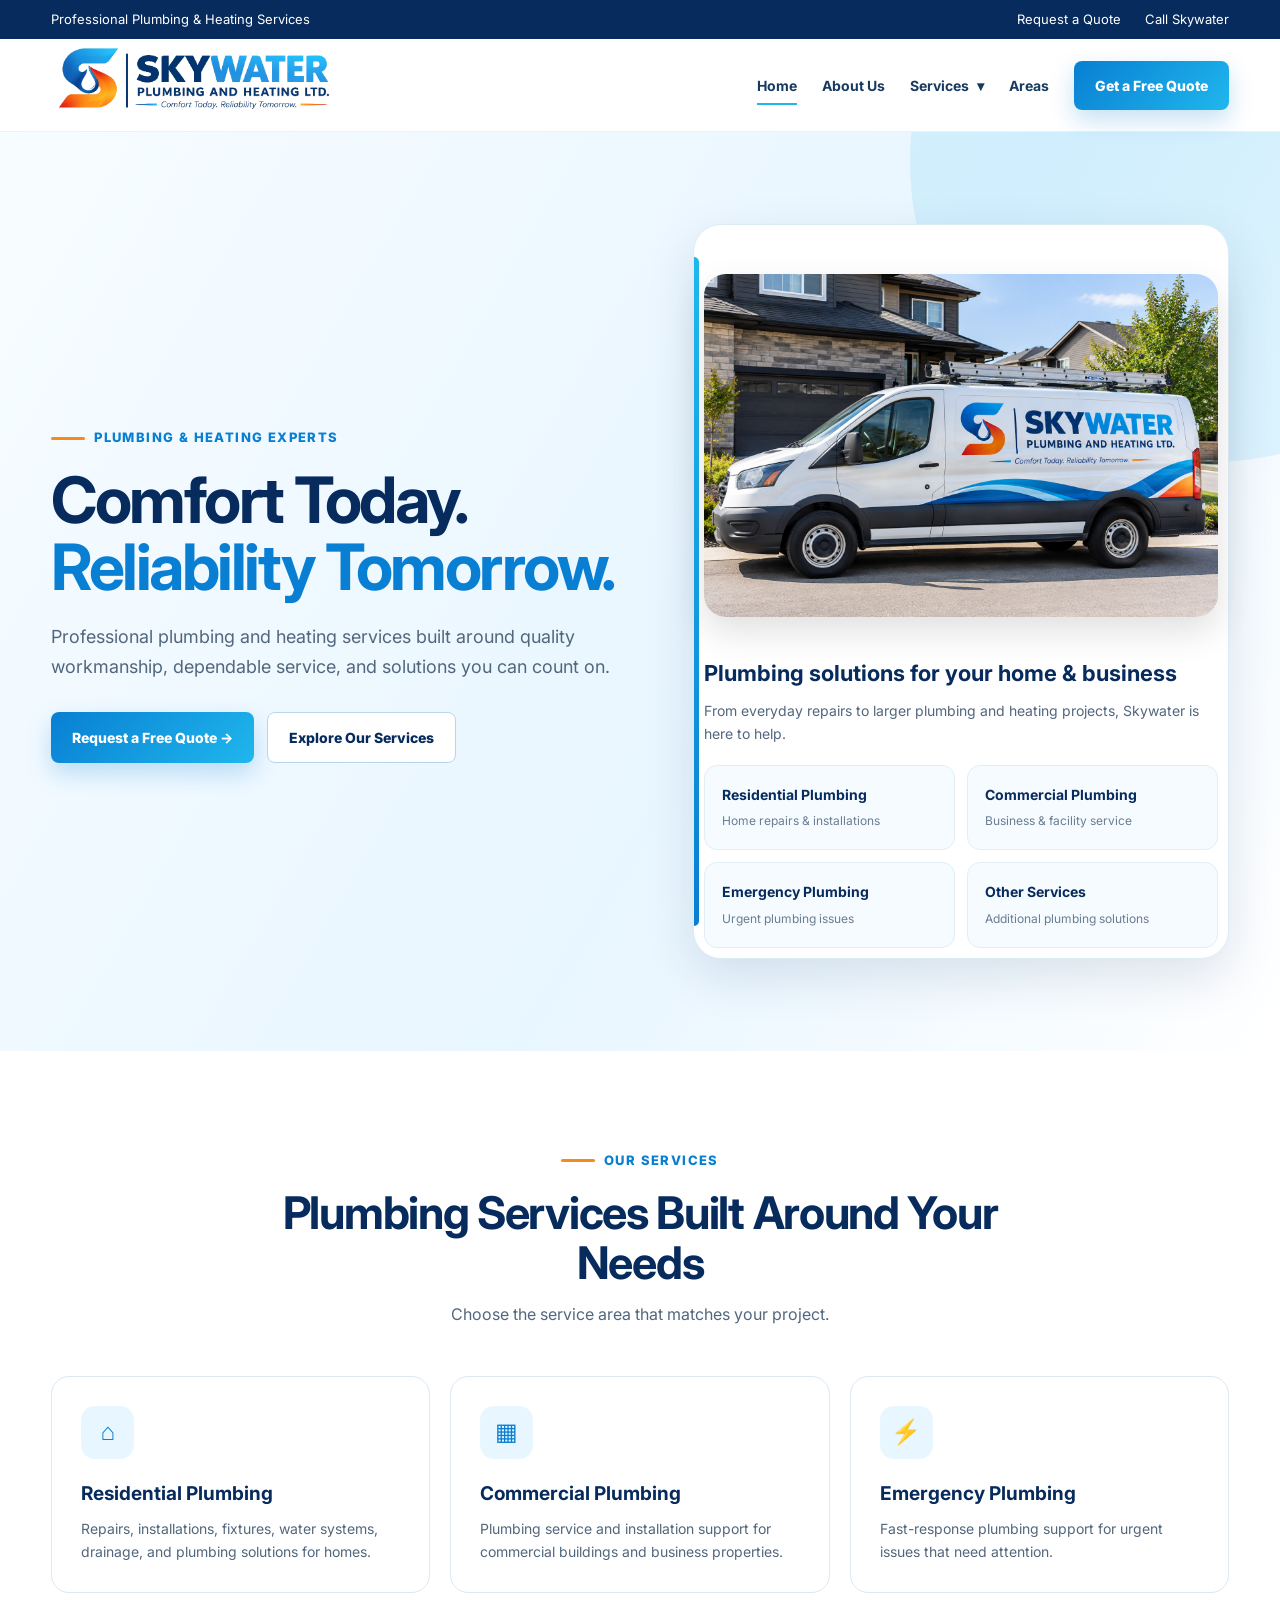
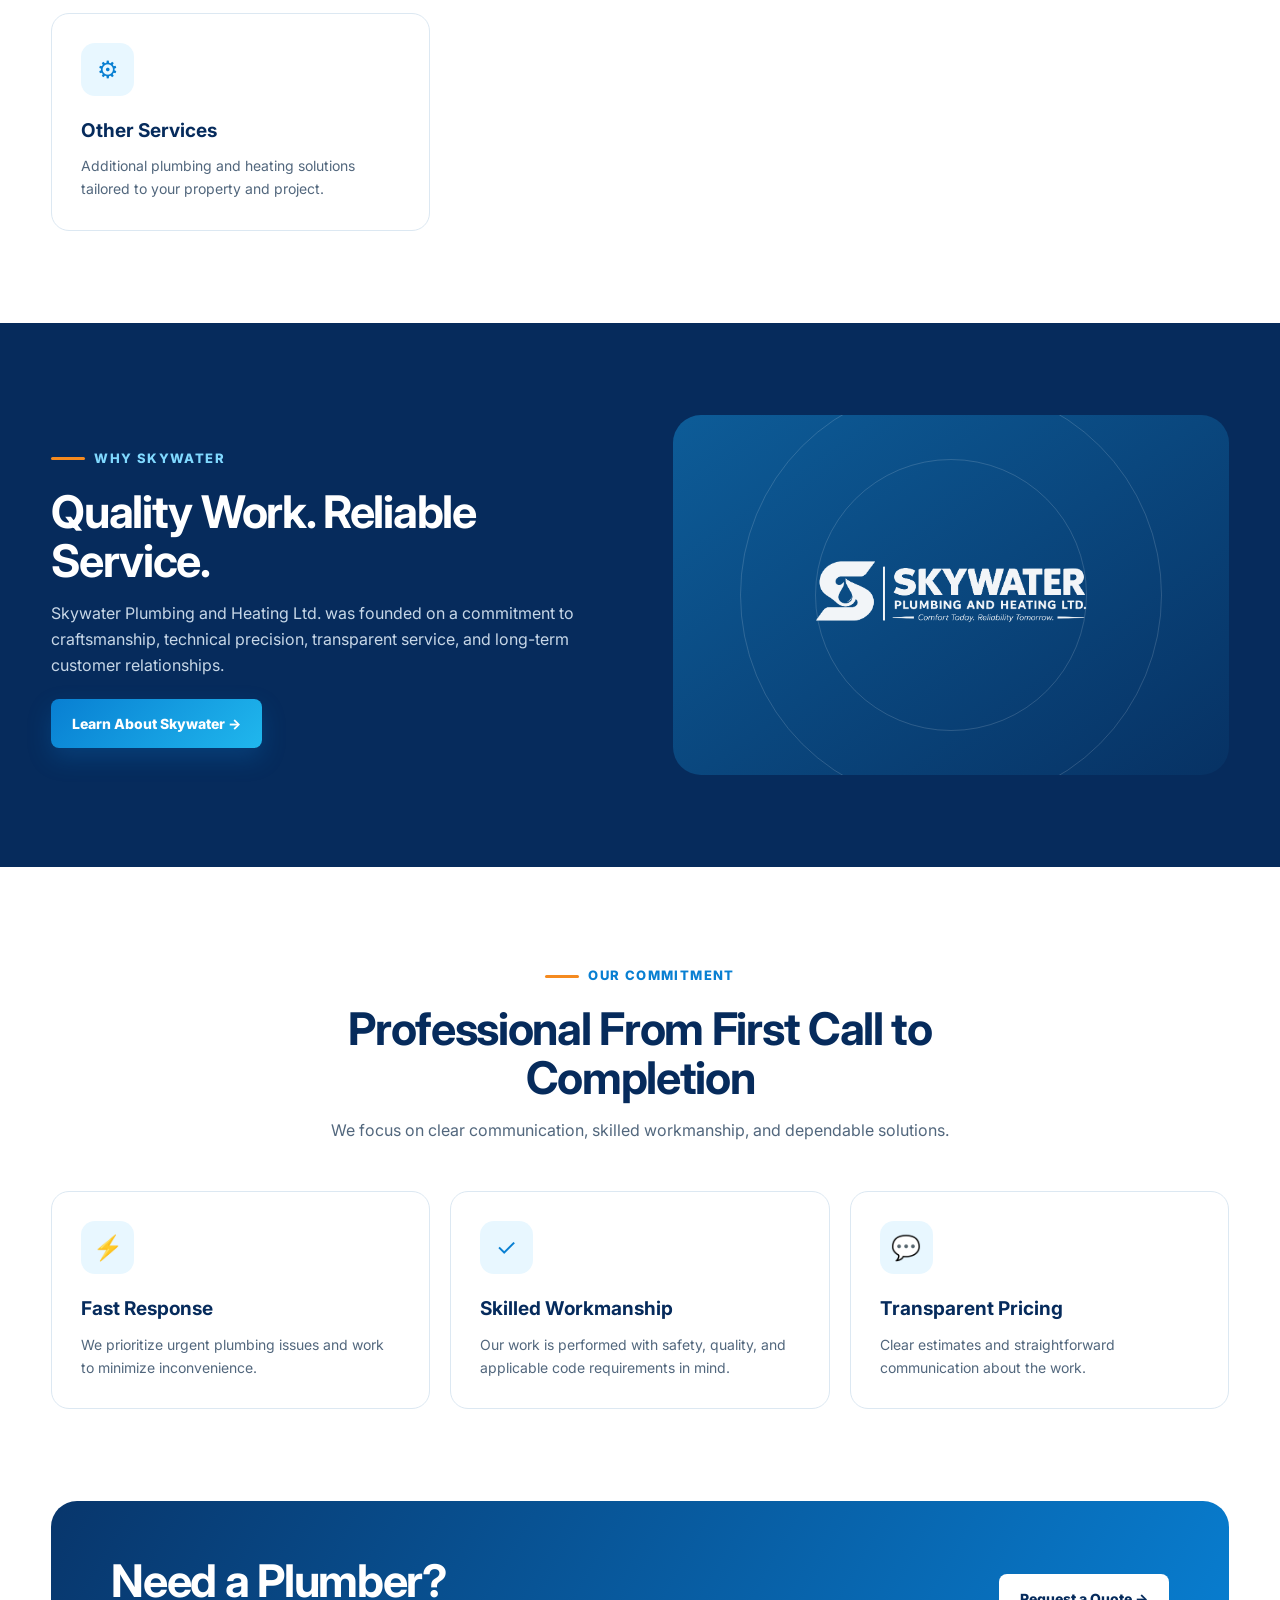
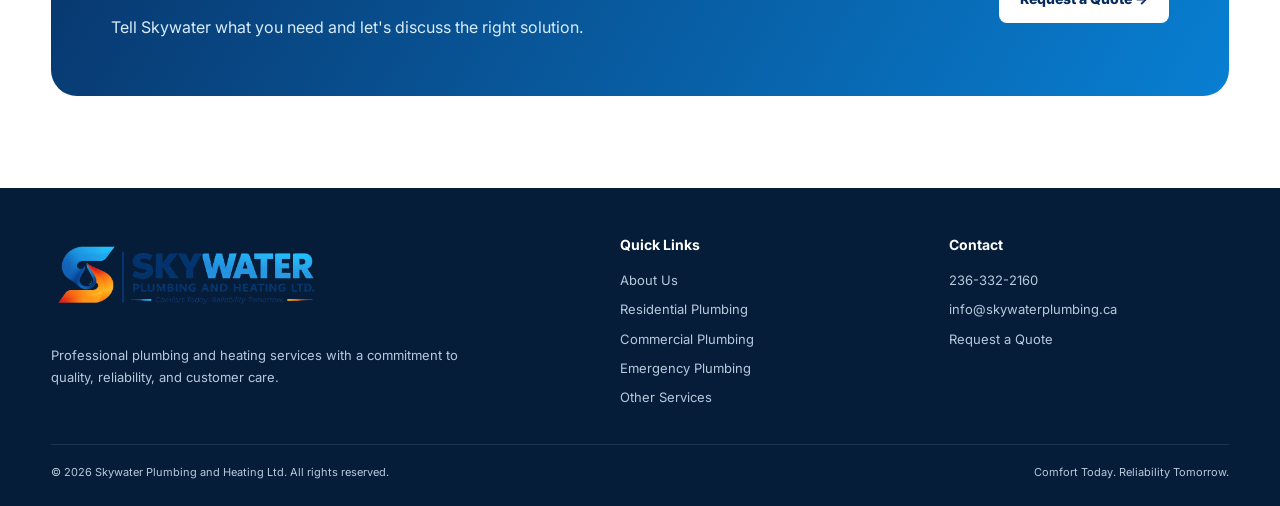
==== index.html @ 7726144b "Add files via upload" ====
<!DOCTYPE html>
<html lang="en">

<head>
<meta charset="UTF-8">
<meta name="viewport" content="width=device-width, initial-scale=1.0">

<meta name="description"
content="Skywater Plumbing and Heating Ltd. — Comfort Today. Reliability Tomorrow.">

<title>Home | Skywater Plumbing and Heating Ltd.</title>

<link rel="preconnect" href="https://fonts.googleapis.com">
<link rel="preconnect" href="https://fonts.gstatic.com" crossorigin>

<link href="https://fonts.googleapis.com/css2?family=Inter:wght@400;500;600;700;800&display=swap"
rel="stylesheet">

<link rel="stylesheet" href="styles.css">


<!-- SERVICES DROPDOWN CSS -->
<style>

.hero-image { width: 100%;
			min-height: 420px; 
			display: flex; 
			align-items: center; 
			justify-content: center; }
			
			
.hero-image img { width: 100%; 
				height: auto;
				 object-fit: contain;
				display: block; 
				border-radius: 22px; 
				box-shadow: 0 15px 35px rgba(0, 0, 0, 0.12); }

/* =====================================
   SERVICES DROPDOWN
===================================== */

.services-dropdown {
    position: relative;
    display: inline-block;
}


/* Services button */

.services-dropdown-btn {
    border: none;
    background: transparent;
    color: inherit;

    font-family: inherit;
    font-size: inherit;
    font-weight: inherit;

    cursor: pointer;

    padding: 0;
}


/* Arrow */

.services-arrow {
    display: inline-block;

    margin-left: 5px;

    transition: transform 0.2s ease;
}


/* Rotate arrow when dropdown is open */

.services-dropdown.open .services-arrow {
    transform: rotate(180deg);
}


/* Dropdown box */

.services-dropdown-menu {

    display: none;

    position: absolute;

    top: calc(100% + 15px);
    left: 0;

    min-width: 230px;

    background: #ffffff;

    border-radius: 8px;

    box-shadow:
        0 12px 30px rgba(0, 0, 0, 0.15);

    overflow: hidden;

    z-index: 9999;
}


/* Show dropdown */

.services-dropdown-menu.show {
    display: block;
}


/* Dropdown links */

.services-dropdown-menu a {

    display: block;

    padding: 14px 18px;

    color: #222222;

    background: #ffffff;

    text-decoration: none;

    font-size: 15px;

    font-weight: 500;

    transition: all 0.2s ease;
}


/* Hover */

.services-dropdown-menu a:hover {

    background: #f1f7fa;

    color: #0077b6;
}


/* =====================================
   MOBILE
===================================== */

@media (max-width: 900px) {

    .services-dropdown {
        width: 100%;
    }


    .services-dropdown-btn {

        width: 100%;

        text-align: left;

        padding: 12px 0;
    }


    .services-dropdown-menu {

        position: static;

        width: 100%;

        margin-top: 5px;

        box-shadow: none;

        border: 1px solid #eeeeee;

        border-radius: 6px;
    }


    .services-dropdown-menu a {

        padding: 12px 15px;
    }

}
/* ===================================== MOBILE VAN PHOTO ===================================== */ @media (max-width: 768px) { .hero-image { min-height: auto; margin-top: 25px; } .hero-image img { height: 300px; } }

</style>

</head>


<body>


<!-- =====================================
     TOP BAR
===================================== -->

<div class="topbar">

    <div class="container">

        <span>
            Professional Plumbing & Heating Services
        </span>


        <div class="topbar-right">

            <a href="contact.html">
                Request a Quote
            </a>

            <a href="tel:2363322160">
                Call Skywater
            </a>

        </div>

    </div>

</div>



<!-- =====================================
     HEADER
===================================== -->

<header>

    <div class="container nav">


        <!-- LOGO -->

        <a href="index.html">

            <img
                class="logo"
                src="skywater-logo.png"
                alt="Skywater Plumbing and Heating Ltd.">

        </a>



        <!-- NAVIGATION -->

        <nav class="navlinks">


            <a class="active" href="index.html">
                Home
            </a>


            <a href="about.html">
                About Us
            </a>



            <!-- =================================
                 SERVICES DROPDOWN
            ================================== -->

            <div class="services-dropdown">


                <button
                    type="button"
                    class="services-dropdown-btn"
                    onclick="toggleServices(event)">

                    Services

                    <span class="services-arrow">
                        ▾
                    </span>

                </button>



                <div class="services-dropdown-menu">


                    <a href="residential.html">
                        Residential Plumbing
                    </a>


                    <a href="commercial.html">
                        Commercial Plumbing
                    </a>


                    <a href="emergency.html">
                        Emergency Plumbing
                    </a>


                    <a href="other-services.html">
                        Other Services
                    </a>


                </div>

            </div>



            <a href="service-areas.html">
                Areas
            </a>



            <a
                class="btn btn-primary"
                href="contact.html">

                Get a Free Quote

            </a>


        </nav>



        <!-- MOBILE MENU -->

        <button
            class="mobile-btn"
            onclick="toggleMenu()">

            ☰

        </button>


    </div>

</header>



<!-- =====================================
     MAIN
===================================== -->

<main>


<!-- =====================================
     HERO
===================================== -->

<section class="hero">

    <div class="container hero-grid">


        <div>


            <div class="eyebrow">
                Plumbing & Heating Experts
            </div>


            <h1>

                Comfort Today.<br>

                <span>
                    Reliability Tomorrow.
                </span>

            </h1>


            <p>
                Professional plumbing and heating services built
                around quality workmanship, dependable service,
                and solutions you can count on.
            </p>



            <div class="hero-actions">


                <a
                    class="btn btn-primary"
                    href="contact.html">

                    Request a Free Quote →

                </a>


                <a
                    class="btn btn-outline"
                    href="residential.html">

                    Explore Our Services

                </a>


            </div>


        </div>



        <div class="hero-card">

<div class="hero-image">

    <img
        src="Van.png"
        alt="Skywater Plumbing and Heating Ltd. service van">

</div>



            <h3>
                Plumbing solutions for your home & business
            </h3>


            <p>
                From everyday repairs to larger plumbing and
                heating projects, Skywater is here to help.
            </p>



            <div class="service-mini">


                <div class="mini">

                    <strong>
                        Residential Plumbing
                    </strong>

                    <span>
                        Home repairs & installations
                    </span>

                </div>



                <div class="mini">

                    <strong>
                        Commercial Plumbing
                    </strong>

                    <span>
                        Business & facility service
                    </span>

                </div>



                <div class="mini">

                    <strong>
                        Emergency Plumbing
                    </strong>

                    <span>
                        Urgent plumbing issues
                    </span>

                </div>



                <div class="mini">

                    <strong>
                        Other Services
                    </strong>

                    <span>
                        Additional plumbing solutions
                    </span>

                </div>


            </div>

        </div>


    </div>

</section>



<!-- =====================================
     SERVICES
===================================== -->

<section>

    <div class="container">


        <div class="section-head">

            <div class="eyebrow">
                Our Services
            </div>


            <h2>
                Plumbing Services Built Around Your Needs
            </h2>


            <p>
                Choose the service area that matches your project.
            </p>

        </div>



        <div class="grid3">


            <a
                class="card"
                href="residential.html">

                <div class="icon">
                    ⌂
                </div>

                <h3>
                    Residential Plumbing
                </h3>

                <p>
                    Repairs, installations, fixtures, water systems,
                    drainage, and plumbing solutions for homes.
                </p>

            </a>



            <a
                class="card"
                href="commercial.html">

                <div class="icon">
                    ▦
                </div>

                <h3>
                    Commercial Plumbing
                </h3>

                <p>
                    Plumbing service and installation support for
                    commercial buildings and business properties.
                </p>

            </a>



            <a
                class="card"
                href="emergency.html">

                <div class="icon">
                    ⚡
                </div>

                <h3>
                    Emergency Plumbing
                </h3>

                <p>
                    Fast-response plumbing support for urgent issues
                    that need attention.
                </p>

            </a>



            <a
                class="card"
                href="other-services.html">

                <div class="icon">
                    ⚙
                </div>

                <h3>
                    Other Services
                </h3>

                <p>
                    Additional plumbing and heating solutions tailored
                    to your property and project.
                </p>

            </a>


        </div>

    </div>

</section>



<!-- =====================================
     ABOUT BAND
===================================== -->

<section class="about-band">

    <div class="container about-grid">


        <div>


            <div class="eyebrow">
                Why Skywater
            </div>


            <h2>
                Quality Work. Reliable Service.
            </h2>


            <p>
                Skywater Plumbing and Heating Ltd. was founded
                on a commitment to craftsmanship, technical
                precision, transparent service, and long-term
                customer relationships.
            </p>


            <a
                class="btn btn-primary"
                href="about.html">

                Learn About Skywater →

            </a>


        </div>



        <div class="about-art">

            <img
                class="about-logo"
                src="skywater-logo.png"
                alt="Skywater logo">

        </div>


    </div>

</section>



<!-- =====================================
     COMMITMENT
===================================== -->

<section>

    <div class="container">


        <div class="section-head">


            <div class="eyebrow">
                Our Commitment
            </div>


            <h2>
                Professional From First Call to Completion
            </h2>


            <p>
                We focus on clear communication, skilled workmanship,
                and dependable solutions.
            </p>


        </div>



        <div class="grid3">


            <div class="card">

                <div class="icon">
                    ⚡
                </div>

                <h3>
                    Fast Response
                </h3>

                <p>
                    We prioritize urgent plumbing issues and work
                    to minimize inconvenience.
                </p>

            </div>



            <div class="card">

                <div class="icon">
                    ✓
                </div>

                <h3>
                    Skilled Workmanship
                </h3>

                <p>
                    Our work is performed with safety, quality,
                    and applicable code requirements in mind.
                </p>

            </div>



            <div class="card">

                <div class="icon">
                    💬
                </div>

                <h3>
                    Transparent Pricing
                </h3>

                <p>
                    Clear estimates and straightforward communication
                    about the work.
                </p>

            </div>


        </div>

    </div>

</section>



<!-- =====================================
     CTA
===================================== -->

<section class="cta">

    <div class="container">


        <div class="cta-box">


            <div>

                <h2>
                    Need a Plumber?
                </h2>

                <p>
                    Tell Skywater what you need and let's discuss
                    the right solution.
                </p>

            </div>


            <a
                class="btn"
                href="contact.html">

                Request a Quote →

            </a>


        </div>

    </div>

</section>


</main>



<!-- =====================================
     FOOTER
===================================== -->

<footer>

    <div class="container">


        <div class="footer-grid">


            <div>


                <img
                    class="footer-logo"
                    src="skywater-logo.png"
                    alt="Skywater Plumbing and Heating Ltd.">


                <p>
                    Professional plumbing and heating services with
                    a commitment to quality, reliability, and customer care.
                </p>


            </div>



            <div>


                <h4>
                    Quick Links
                </h4>


                <div class="footer-links">


                    <a href="about.html">
                        About Us
                    </a>


                    <a href="residential.html">
                        Residential Plumbing
                    </a>


                    <a href="commercial.html">
                        Commercial Plumbing
                    </a>


                    <a href="emergency.html">
                        Emergency Plumbing
                    </a>


                    <a href="other-services.html">
                        Other Services
                    </a>


                </div>

            </div>



            <div>


                <h4>
                    Contact
                </h4>


                <div class="footer-links">


                    <a href="tel:2363322160">
                        236-332-2160
                    </a>


                    <a href="mailto:info@skywaterplumbing.ca">
                        info@skywaterplumbing.ca
                    </a>


                    <a href="contact.html">
                        Request a Quote
                    </a>


                </div>

            </div>


        </div>



        <div class="copyright">


            <span>

                ©
                <span id="year"></span>

                Skywater Plumbing and Heating Ltd.
                All rights reserved.

            </span>


            <span>
                Comfort Today. Reliability Tomorrow.
            </span>


        </div>


    </div>

</footer>



<!-- =====================================
     JAVASCRIPT
===================================== -->

<script>


/* =====================================
   COPYRIGHT YEAR
===================================== */

document.getElementById("year").textContent =
    new Date().getFullYear();



/* =====================================
   SERVICES DROPDOWN
===================================== */

function toggleServices(event) {

    event.stopPropagation();


    const dropdown =
        document.querySelector(".services-dropdown");


    const menu =
        document.querySelector(".services-dropdown-menu");


    dropdown.classList.toggle("open");

    menu.classList.toggle("show");

}



/* =====================================
   CLOSE DROPDOWN WHEN CLICKING OUTSIDE
===================================== */

document.addEventListener("click", function(event) {


    const dropdown =
        document.querySelector(".services-dropdown");


    const menu =
        document.querySelector(".services-dropdown-menu");


    if (!dropdown.contains(event.target)) {

        dropdown.classList.remove("open");

        menu.classList.remove("show");

    }

});



/* =====================================
   MOBILE MENU
===================================== */

function toggleMenu() {


    const nav =
        document.querySelector(".navlinks");


    nav.style.display =
        nav.style.display === "flex"
            ? "none"
            : "flex";


    if (nav.style.display === "flex") {


        nav.style.position = "absolute";

        nav.style.top = "76px";

        nav.style.left = "4%";

        nav.style.right = "4%";

        nav.style.background = "#fff";

        nav.style.padding = "20px";

        nav.style.flexDirection = "column";

        nav.style.alignItems = "stretch";

        nav.style.boxShadow =
            "0 15px 35px rgba(0,0,0,.12)";

    }

}

</script>


</body>
</html>
---- styles.css ----
:root{--navy:#062b5c;--blue:#087fd2;--cyan:#20b7ed;--orange:#f58a1f;--sky:#eaf7ff;--dark:#0b1d33;--text:#52677d;--line:#dce8f2;--white:#fff;--shadow:0 18px 50px rgba(6,43,92,.12)}
*{box-sizing:border-box;margin:0;padding:0}html{scroll-behavior:smooth}body{font-family:Inter,Arial,sans-serif;color:var(--dark);line-height:1.65;background:#fff}a{text-decoration:none;color:inherit}.container{width:min(1180px,92%);margin:auto}
.topbar{background:var(--navy);color:#fff;font-size:13px}.topbar .container{display:flex;justify-content:space-between;padding:9px 0}.topbar a:hover{color:#8ddcff}.topbar-right{display:flex;gap:24px}
header{position:sticky;top:0;z-index:50;background:rgba(255,255,255,.97);backdrop-filter:blur(10px);border-bottom:1px solid #edf2f7}.nav{height:92px;display:flex;align-items:center;justify-content:space-between;gap:25px}.logo{width:285px}.navlinks{display:flex;align-items:center;gap:25px;font-size:14px;font-weight:700;color:#173a61}.navlinks a:not(.btn){position:relative}.navlinks a:not(.btn):after{content:"";position:absolute;left:0;bottom:-8px;width:0;height:2px;background:var(--cyan);transition:.2s}.navlinks a:hover:after,.navlinks a.active:after{width:100%}
.btn{display:inline-flex;align-items:center;justify-content:center;gap:8px;border-radius:8px;padding:13px 21px;font-weight:800;font-size:14px;transition:.2s;border:0;cursor:pointer}.btn-primary{background:linear-gradient(135deg,var(--blue),var(--cyan));color:#fff;box-shadow:0 10px 24px rgba(8,127,210,.24)}.btn-primary:hover{transform:translateY(-2px)}.btn-outline{border:1px solid #b9d5e9;color:var(--navy);background:#fff}.mobile-btn{display:none;background:none;border:0;font-size:28px;color:var(--navy)}
.hero{position:relative;overflow:hidden;background:linear-gradient(120deg,#f7fcff,#e8f6ff 58%,#fff)}.hero:before{content:"";position:absolute;width:600px;height:600px;border-radius:50%;right:-230px;top:-270px;background:rgba(32,183,237,.12)}.hero-grid{min-height:610px;display:grid;grid-template-columns:1.05fr .95fr;align-items:center;gap:50px;position:relative;z-index:1}.eyebrow{display:inline-flex;align-items:center;gap:9px;color:var(--blue);font-size:13px;font-weight:800;text-transform:uppercase;letter-spacing:1.4px;margin-bottom:17px}.eyebrow:before{content:"";width:34px;height:3px;background:var(--orange);border-radius:3px}h1{font-size:clamp(42px,5vw,66px);line-height:1.05;letter-spacing:-2.5px;color:var(--navy);margin-bottom:22px}h1 span{color:var(--blue)}.hero p{font-size:18px;color:var(--text);max-width:610px;margin-bottom:30px}.hero-actions{display:flex;gap:13px;flex-wrap:wrap}
.hero-card{background:#fff;border:1px solid #dcecf6;border-radius:28px;padding:10px;box-shadow:var(--shadow);position:relative}.hero-card:before{content:"";position:absolute;left:0;top:32px;bottom:32px;width:5px;border-radius:0 5px 5px 0;background:linear-gradient(var(--cyan),var(--blue))}.hero-card h3{font-size:22px;color:var(--navy);margin-bottom:7px}.hero-card>p{font-size:14px;color:var(--text);margin-bottom:20px}.service-mini{display:grid;grid-template-columns:1fr 1fr;gap:12px}.mini{padding:17px;background:#f6fbff;border:1px solid #e1eef6;border-radius:13px}.mini strong{display:block;color:var(--navy);font-size:14px}.mini span{font-size:12px;color:#6a7d91}
section{padding:92px 0}.section-head{text-align:center;max-width:760px;margin:0 auto 48px}.section-head .eyebrow{justify-content:center}h2{font-size:clamp(31px,4vw,45px);line-height:1.1;color:var(--navy);letter-spacing:-1.3px;margin-bottom:14px}.section-head p{color:var(--text)}
.grid3{display:grid;grid-template-columns:repeat(3,1fr);gap:20px}.card{padding:29px;border:1px solid var(--line);border-radius:18px;background:#fff;transition:.25s}.card:hover{transform:translateY(-5px);box-shadow:var(--shadow);border-color:#bfe2f5}.icon{width:53px;height:53px;border-radius:14px;background:#e8f7ff;color:var(--blue);display:grid;place-items:center;font-size:24px;margin-bottom:19px}.card h3{font-size:19px;color:var(--navy);margin-bottom:8px}.card p{font-size:14px;color:var(--text)}
.about-band{background:var(--navy);color:#fff}.about-grid{display:grid;grid-template-columns:1fr 1fr;gap:65px;align-items:center}.about-band h2{color:#fff}.about-band p{color:#c7d7e7;margin-bottom:20px}.about-band .eyebrow{color:#80d9ff}.about-art{min-height:360px;border-radius:28px;background:linear-gradient(145deg,#0d5c98,#073264);display:grid;place-items:center;position:relative;overflow:hidden}.about-art:before,.about-art:after{content:"";position:absolute;border:1px solid rgba(255,255,255,.15);border-radius:50%}.about-art:before{width:420px;height:420px}.about-art:after{width:270px;height:270px}.about-logo{width:285px;position:relative;z-index:2;filter:brightness(0) invert(1);opacity:.95}
.points{display:grid;grid-template-columns:1fr 1fr;gap:14px;margin-top:25px}.point{padding:17px;border:1px solid rgba(255,255,255,.13);border-radius:12px;background:rgba(255,255,255,.04);font-size:13px}.point strong{display:block;margin-bottom:3px;color:#fff}
.page-hero{padding:85px 0;background:linear-gradient(120deg,#f5fbff,#e6f6ff);text-align:center}.page-hero .eyebrow{justify-content:center}.page-hero h1{font-size:clamp(40px,5vw,58px);margin-bottom:15px}.page-hero p{max-width:760px;margin:auto;color:var(--text);font-size:17px}
.content-grid{display:grid;grid-template-columns:1.1fr .9fr;gap:55px;align-items:start}.content h2{margin-top:5px}.content h3{color:var(--navy);font-size:23px;margin:28px 0 8px}.content p{color:var(--text);margin-bottom:15px}.content ul{padding-left:20px;color:var(--text);margin:12px 0 20px}.content li{margin:7px 0}.mission-card{background:#f5fbff;border:1px solid var(--line);border-radius:20px;padding:28px;margin-bottom:18px}.mission-card h3{color:var(--navy);margin-bottom:7px;font-size:20px}.mission-card p{color:var(--text);font-size:14px}
.advantage{display:flex;gap:16px;padding:20px 0;border-bottom:1px solid var(--line)}.advantage:last-child{border:0}.adv-icon{width:45px;height:45px;flex:none;border-radius:12px;background:#e8f7ff;display:grid;place-items:center;font-size:20px}.advantage h3{margin:0 0 3px;font-size:17px}.advantage p{font-size:13px;margin:0}
.person{margin-top:28px;padding:22px;border-radius:16px;background:linear-gradient(135deg,#062b5c,#087fd2);color:#fff}.person h3{color:#fff;margin:0 0 3px}.person p{color:#d9ecfa;margin:0;font-size:13px}
.cta{padding:0 0 92px}.cta-box{background:linear-gradient(120deg,#08366c,#087fd2);border-radius:26px;padding:55px 60px;color:#fff;display:flex;justify-content:space-between;align-items:center;gap:30px}.cta h2{color:#fff;margin-bottom:9px}.cta p{color:#d9ecfa}.cta .btn{background:#fff;color:var(--navy);white-space:nowrap}
.contact{background:#f5fbff}.contact-grid{display:grid;grid-template-columns:.85fr 1.15fr;gap:28px}.contact-card,.form-card{background:#fff;border:1px solid var(--line);border-radius:20px;padding:30px}.contact-card h3,.form-card h3{color:var(--navy);font-size:22px;margin-bottom:18px}.contact-item{display:flex;gap:14px;padding:15px 0;border-bottom:1px solid #edf3f7}.contact-icon{width:38px;height:38px;border-radius:10px;background:#e8f7ff;color:var(--blue);display:grid;place-items:center;flex:none}.contact-item strong{display:block;color:var(--navy);font-size:13px}.contact-item span{font-size:13px;color:var(--text)}
.work-photo-section {
    padding: 20px 0 60px;
}

.work-photo {
    width: 100%;
    height: 520px;
    object-fit: cover;
    display: block;
    border-radius: 18px;
    box-shadow: 0 15px 35px rgba(0,0,0,0.10);
}

.hero-image img {
    width: 100%;
    height: 500px;
    object-fit: contain;
    border-radius: 20px;
}

@media (max-width: 768px) {

    .work-photo {
        height: 290px;
    }

    .hero-image img {
        height: 320px;
    }

}
form{display:grid;grid-template-columns:1fr 1fr;gap:14px}.field.full{grid-column:1/-1}label{font-size:12px;font-weight:700;color:#36536f;display:block;margin-bottom:6px}input,textarea,select{width:100%;border:1px solid #d7e5ef;border-radius:9px;padding:12px 13px;font:inherit;font-size:13px}textarea{min-height:115px;resize:vertical}
footer{background:#061d39;color:#b7cadc;padding:45px 0 25px}.footer-grid{display:grid;grid-template-columns:1.3fr .7fr .7fr;gap:50px}.footer-logo{width:270px;margin-bottom:15px}footer p{font-size:13px;max-width:420px}footer h4{color:#fff;margin-bottom:14px;font-size:14px}.footer-links{display:grid;gap:8px;font-size:13px}.footer-links a:hover{color:#fff}.copyright{border-top:1px solid rgba(255,255,255,.1);margin-top:35px;padding-top:18px;font-size:11px;display:flex;justify-content:space-between;gap:20px}

@media(max-width:900px){.navlinks{display:none}.mobile-btn{display:block}.hero-grid,.about-grid,.content-grid,.contact-grid{grid-template-columns:1fr}.hero{padding:45px 0}.hero-grid{min-height:auto}.grid3{grid-template-columns:1fr 1fr}.cta-box{padding:42px 35px}.footer-grid{grid-template-columns:1fr 1fr}}
@media(max-width:600px){.topbar{display:none}.nav{height:76px}.logo{width:220px}section{padding:68px 0}h1{font-size:43px;letter-spacing:-1.8px}.hero p{font-size:16px}.grid3,.points{grid-template-columns:1fr}.service-mini{grid-template-columns:1fr}.cta-box{padding:34px 25px;display:block}.cta .btn{margin-top:22px}.footer-grid{grid-template-columns:1fr}.copyright{display:block}.copyright span{display:block;margin-top:8px}form{grid-template-columns:1fr}.field.full{grid-column:auto}.page-hero{padding:65px 0}}
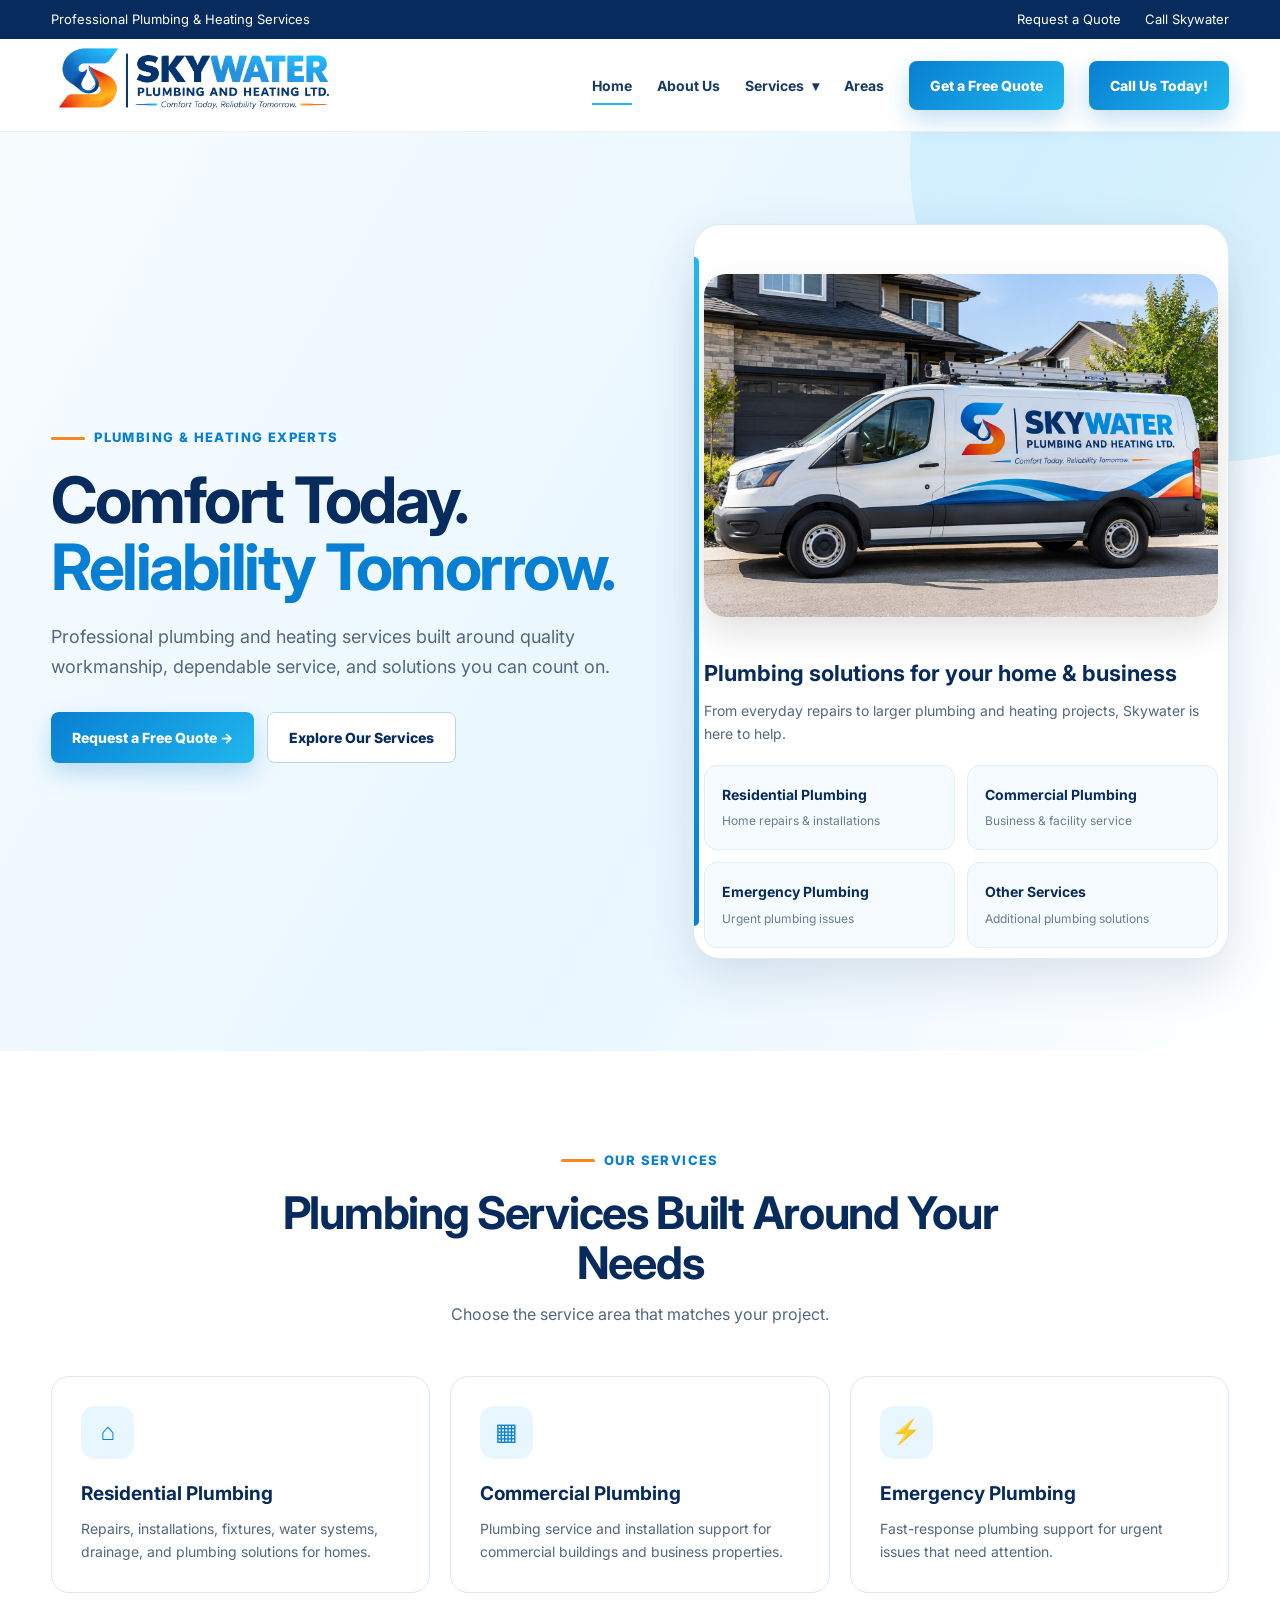
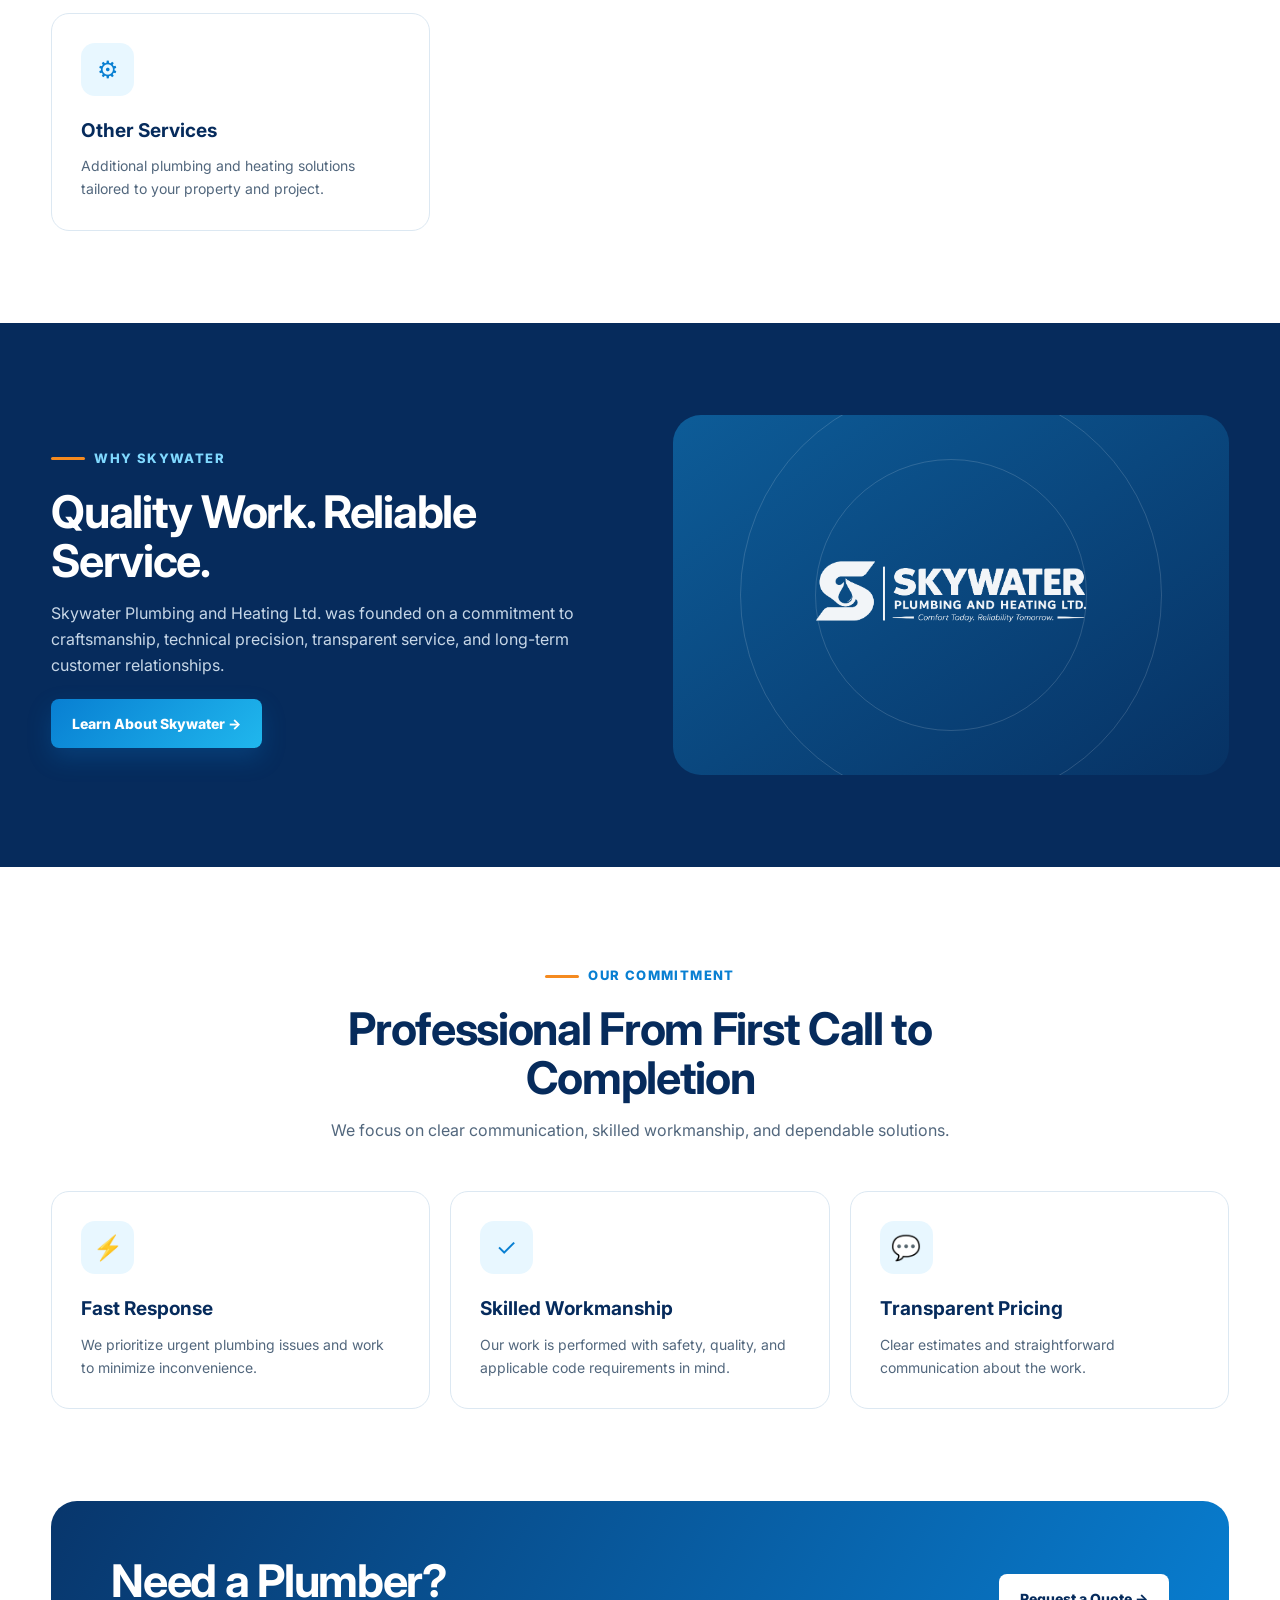
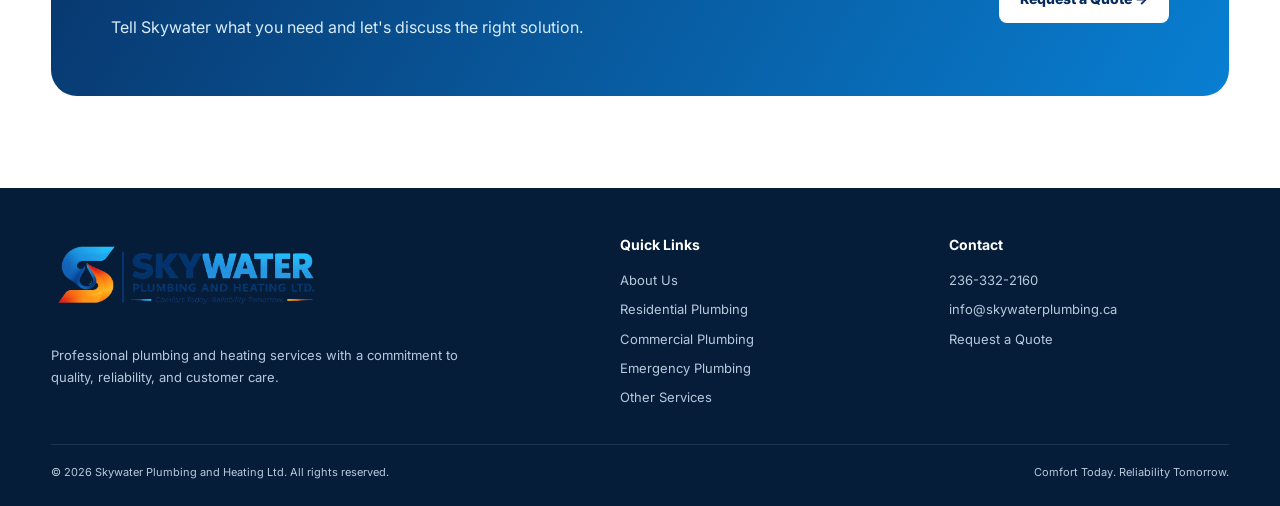
==== commit c0134a3a: "Update index.html" ====
--- a/index.html
+++ b/index.html
@@ -332,7 +332,11 @@
                 Get a Free Quote
 
             </a>
-
+<a
+			class="btn btn-primary"
+			href="tel:2363322160">
+			Call Us Today!
+			</a>
 
         </nav>
 
--- a/styles.css
+++ b/styles.css
@@ -38,13 +38,21 @@
 
 @media (max-width: 768px) {
 
-    .work-photo {
-        height: 290px;
-    }
+  .work-photo {
+    width: 100%;
+    height: auto;
+    object-fit: contain;
+    display: block;
+    background: #f5f8fa;
+}
 
-    .hero-image img {
-        height: 320px;
-    }
+.hero-image img {
+    width: 100%;
+    height: auto;
+    object-fit: contain;
+    display: block;
+    background: #f5f8fa;
+}
 
 }
 form{display:grid;grid-template-columns:1fr 1fr;gap:14px}.field.full{grid-column:1/-1}label{font-size:12px;font-weight:700;color:#36536f;display:block;margin-bottom:6px}input,textarea,select{width:100%;border:1px solid #d7e5ef;border-radius:9px;padding:12px 13px;font:inherit;font-size:13px}textarea{min-height:115px;resize:vertical}
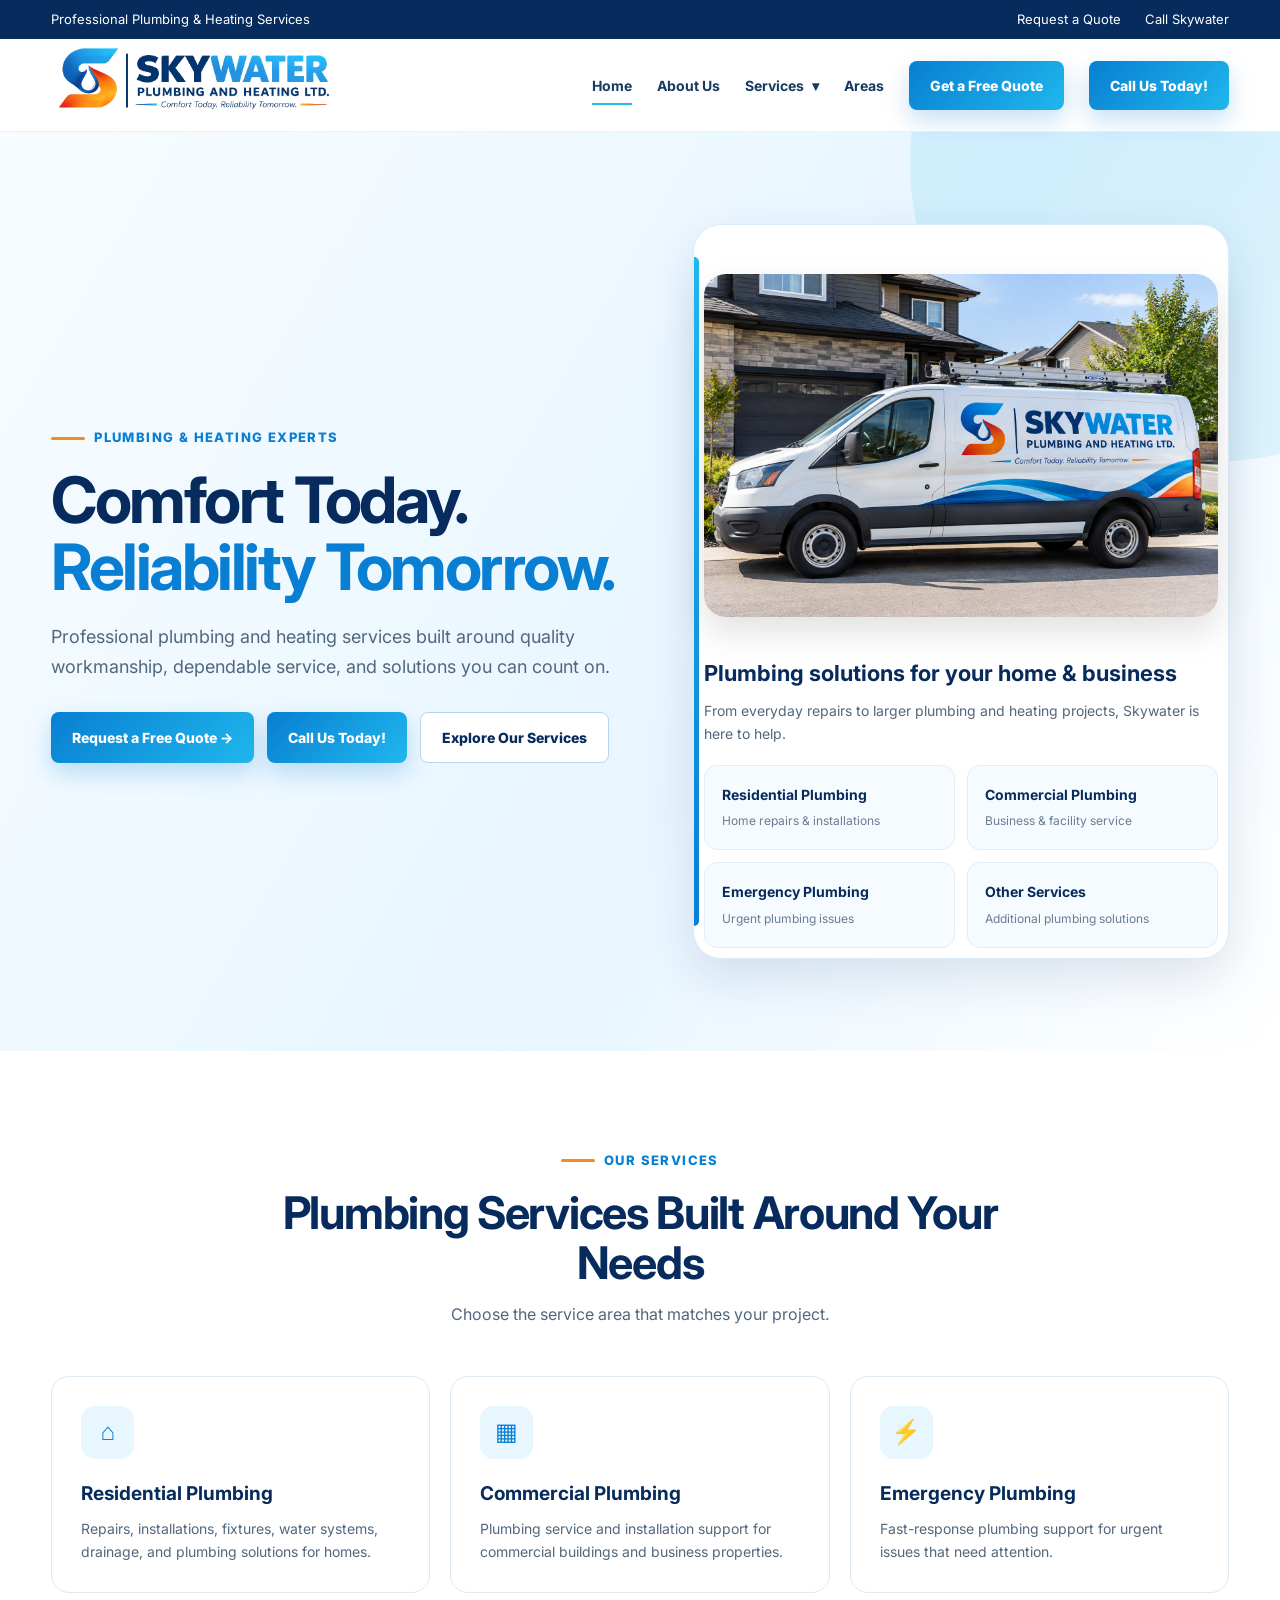
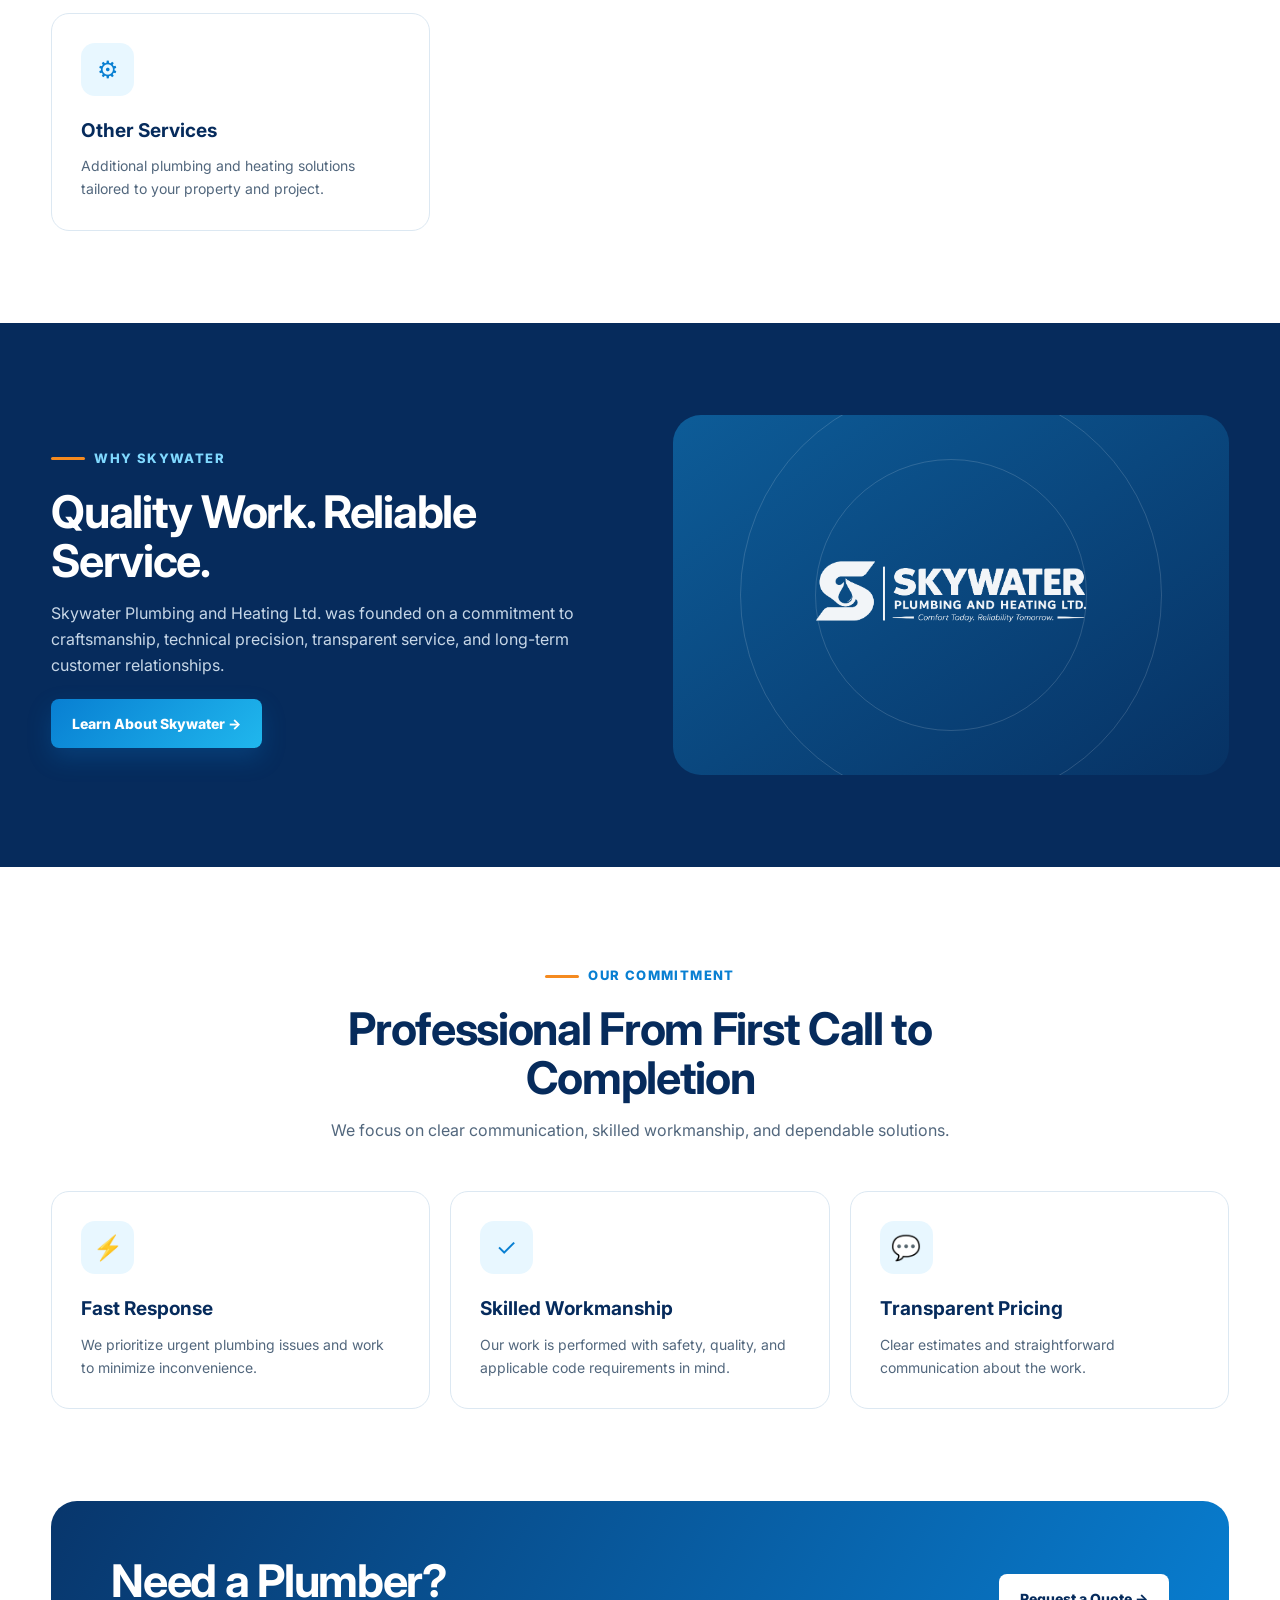
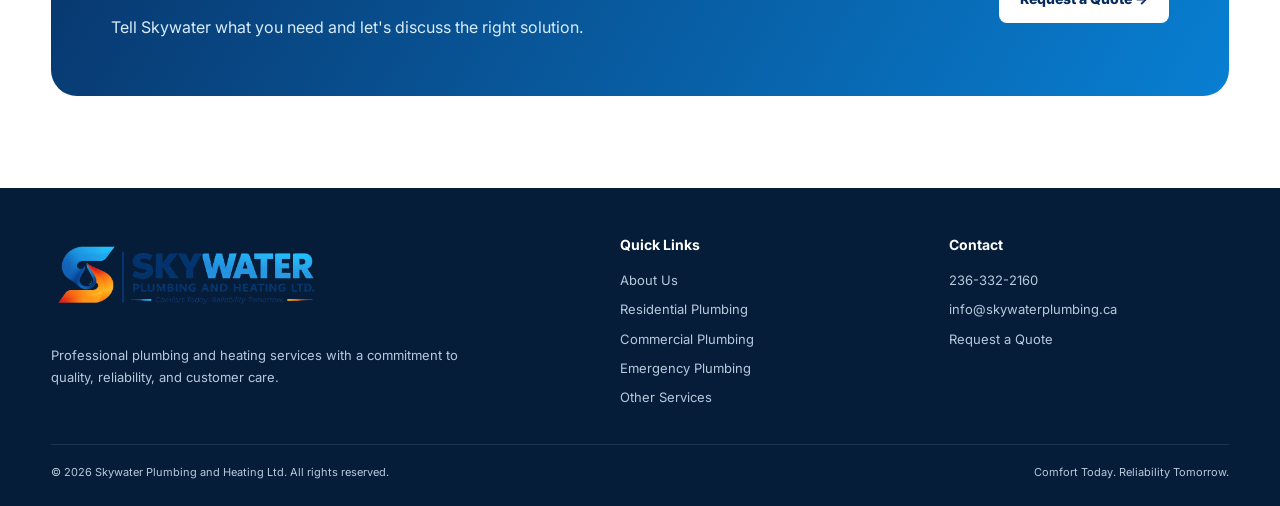
==== commit afd1adc1: "Update index.html" ====
--- a/index.html
+++ b/index.html
@@ -7,7 +7,7 @@
 
 <meta name="description"
 content="Skywater Plumbing and Heating Ltd. — Comfort Today. Reliability Tomorrow.">
-
+<link rel="icon" type="image/png" href="skywater-logo.png">
 <title>Home | Skywater Plumbing and Heating Ltd.</title>
 
 <link rel="preconnect" href="https://fonts.googleapis.com">
@@ -412,6 +412,11 @@
                     Request a Free Quote →
 
                 </a>
+<a
+			class="btn btn-primary"
+			href="tel:2363322160">
+			Call Us Today!
+			</a>
 
 
                 <a
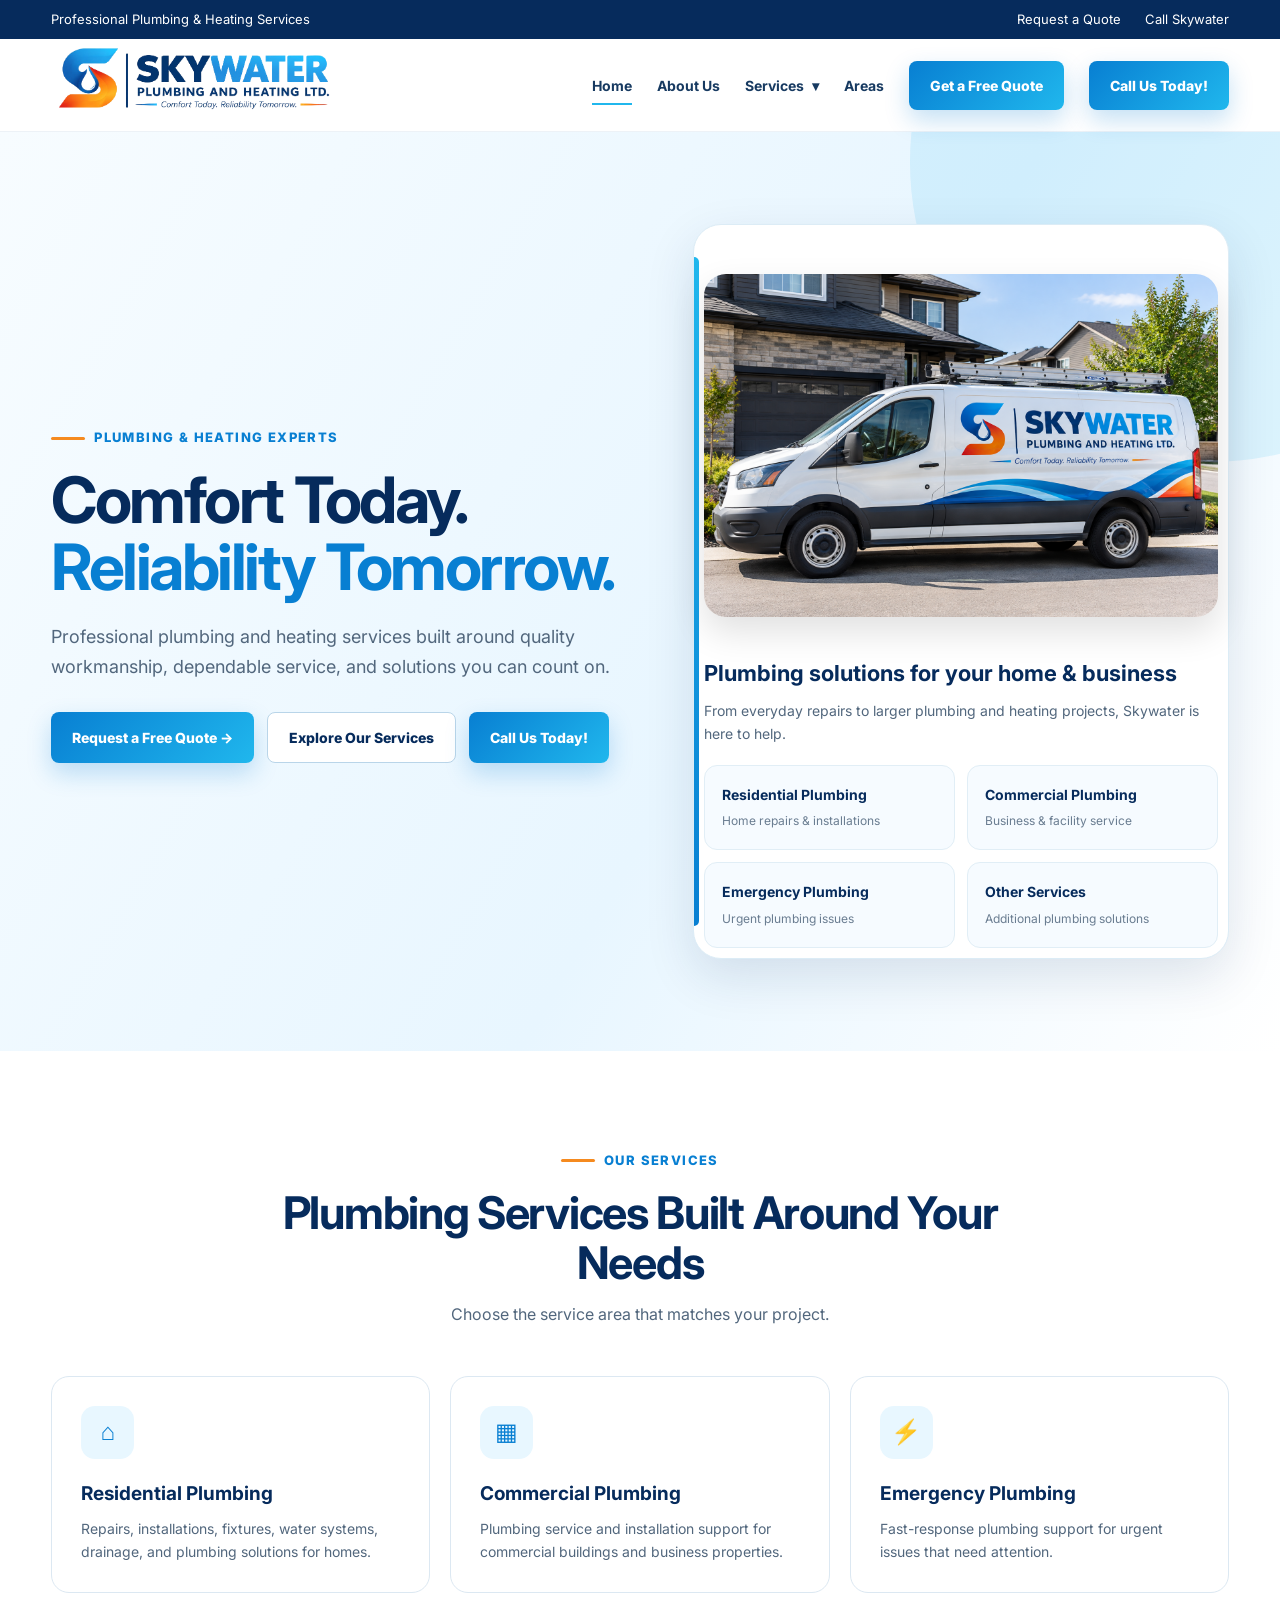
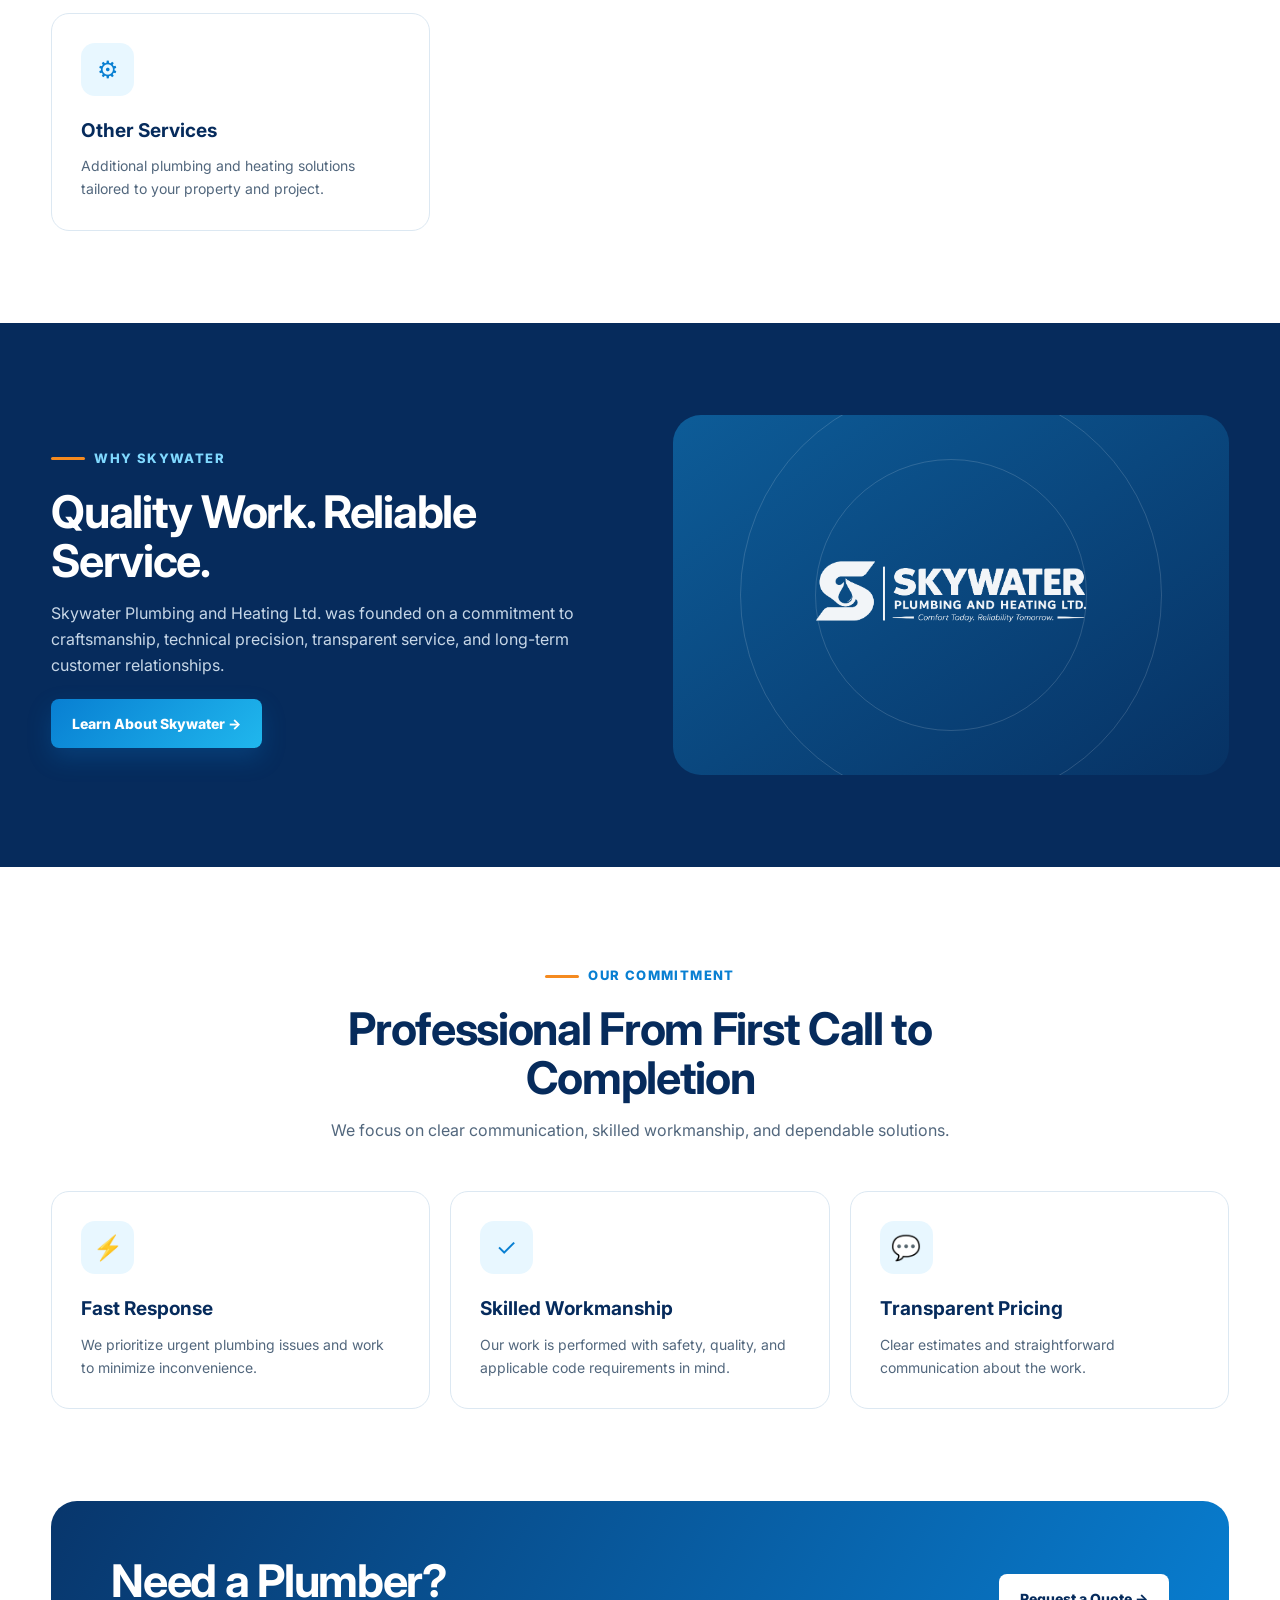
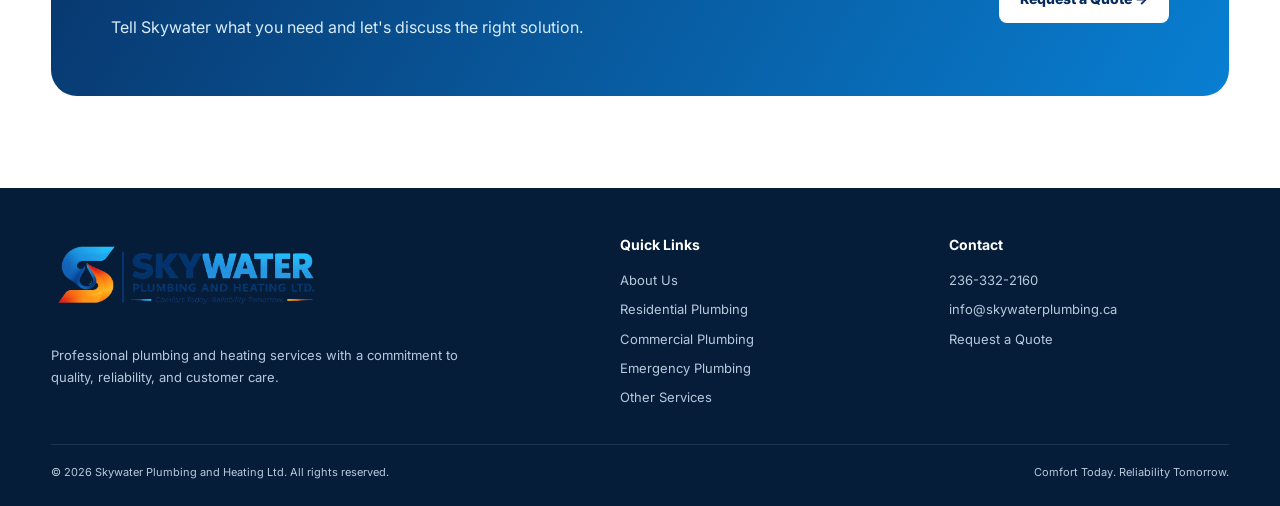
==== commit 241dd255: "Update index.html" ====
--- a/index.html
+++ b/index.html
@@ -412,20 +412,21 @@
                     Request a Free Quote →
 
                 </a>
+
+
+
+                <a
+                    class="btn btn-outline"
+                    href="residential.html">
+
+                    Explore Our Services
+
+                </a>
 <a
 			class="btn btn-primary"
 			href="tel:2363322160">
 			Call Us Today!
 			</a>
-
-
-                <a
-                    class="btn btn-outline"
-                    href="residential.html">
-
-                    Explore Our Services
-
-                </a>
 
 
             </div>
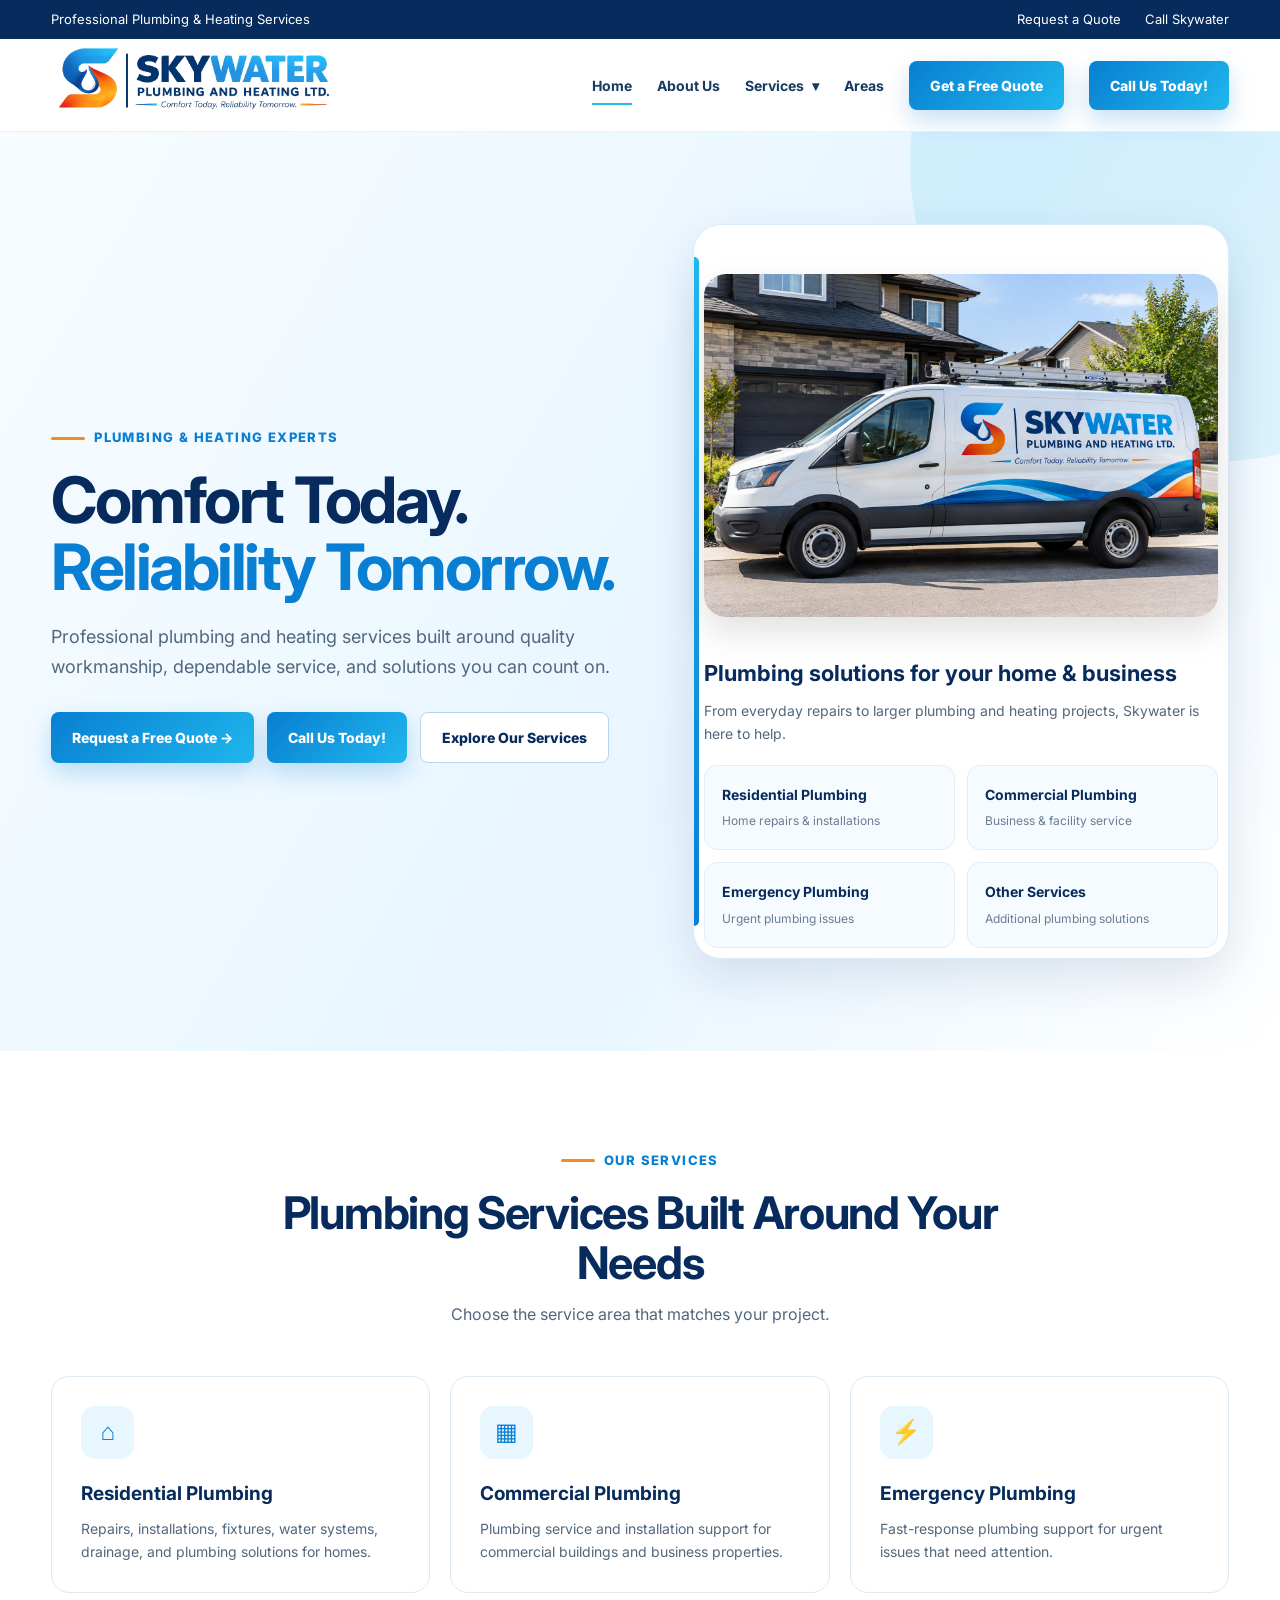
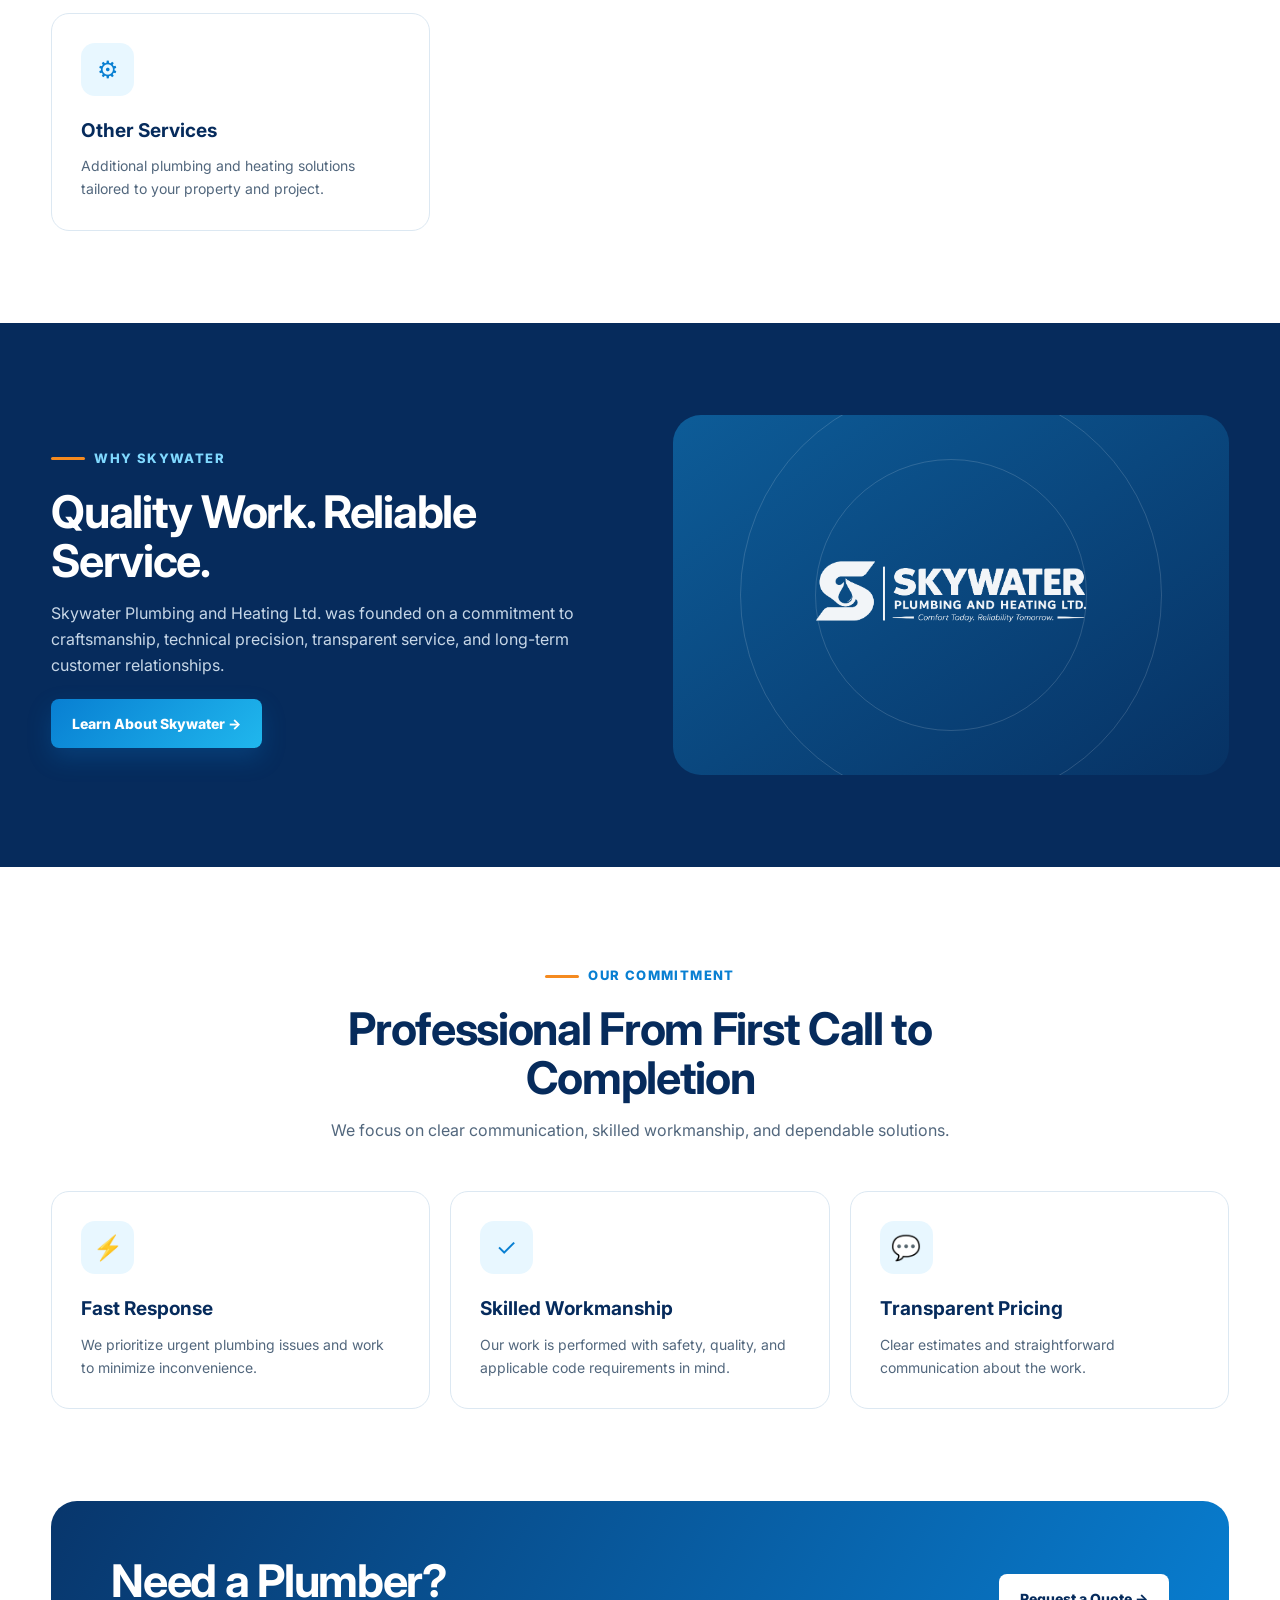
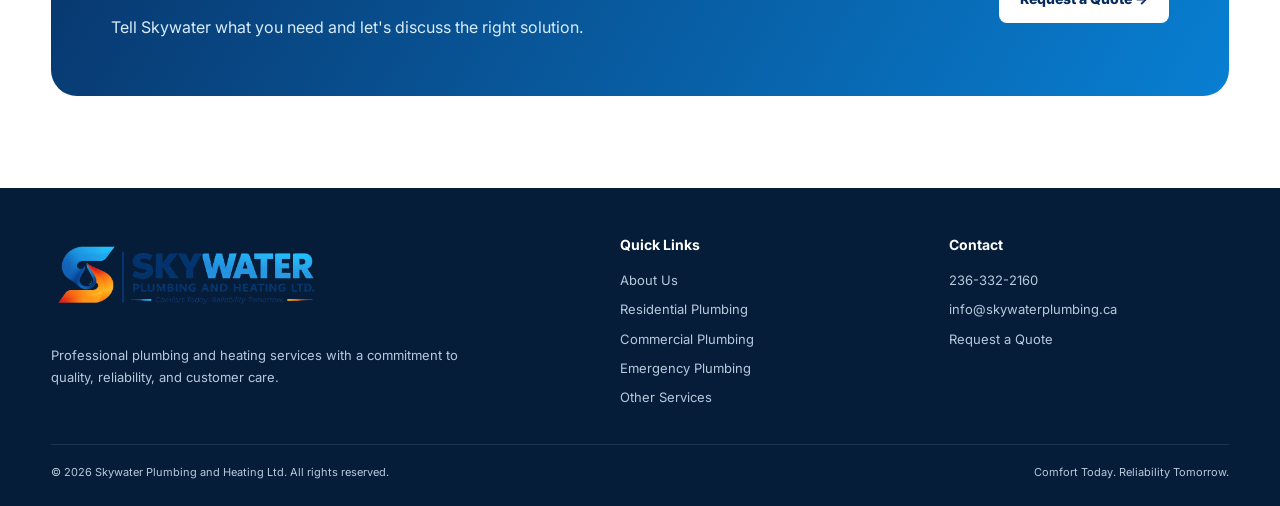
==== commit 59d2cf53: "Update index.html" ====
--- a/index.html
+++ b/index.html
@@ -413,20 +413,20 @@
 
                 </a>
 
-
-
-                <a
-                    class="btn btn-outline"
-                    href="residential.html">
-
-                    Explore Our Services
-
-                </a>
 <a
 			class="btn btn-primary"
 			href="tel:2363322160">
 			Call Us Today!
 			</a>
+
+                <a
+                    class="btn btn-outline"
+                    href="residential.html">
+
+                    Explore Our Services
+
+                </a>
+
 
 
             </div>
